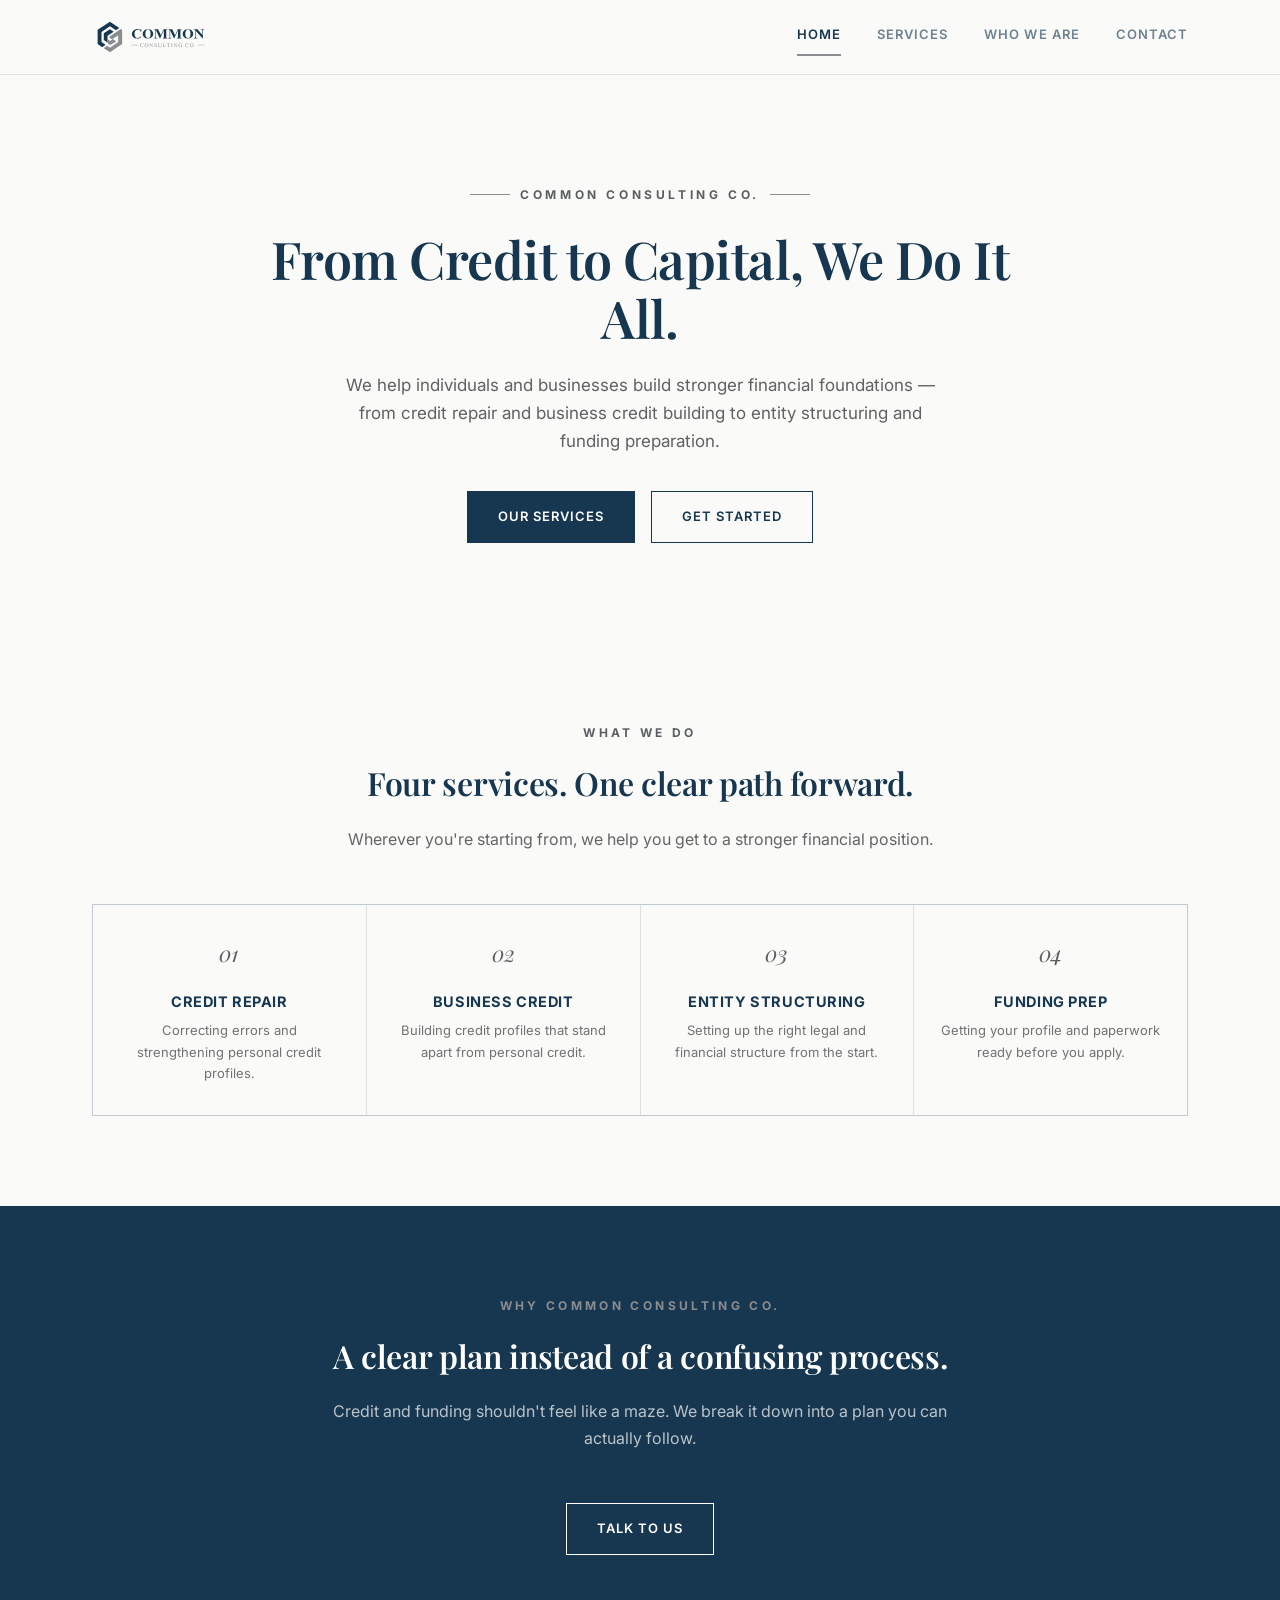
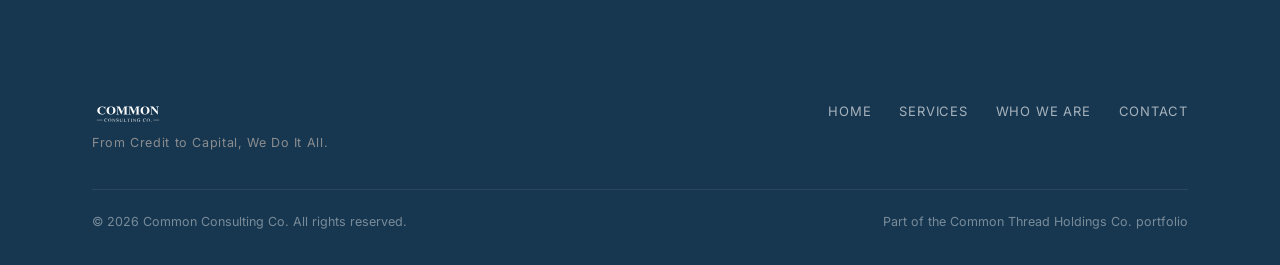
==== index.html @ ae74bb45 "Add files via upload" ====
<!DOCTYPE html>
<html lang="en">
<head>
<meta charset="UTF-8">
<meta name="viewport" content="width=device-width, initial-scale=1.0">
<title>Common Consulting Co. — From Credit to Capital, We Do It All</title>
<meta name="description" content="Common Consulting Co. helps individuals and businesses build stronger credit, structure the right entity, and prepare for funding.">
<link rel="icon" href="favicon.ico">
<link rel="icon" type="image/svg+xml" href="favicon.svg">
<link rel="apple-touch-icon" href="apple-touch-icon.png">
<link rel="stylesheet" href="assets/style.css">
</head>
<body>

<header class="site">
  <div class="bar">
    <a href="index.html" class="brand">
      <img src="assets/logo-full.svg" alt="Common Consulting Co.">
    </a>
    <nav class="main">
      <a href="index.html" class="active">Home</a>
      <a href="services.html">Services</a>
      <a href="who-we-are.html">Who We Are</a>
      <a href="contact.html">Contact</a>
    </nav>
  </div>
</header>

<section class="hero">
  <div class="wrap">
    <div class="eyebrow"><span class="line"></span>Common Consulting Co.<span class="line"></span></div>
    <h1>From Credit to Capital, We Do It All.</h1>
    <p class="sub">We help individuals and businesses build stronger financial foundations — from credit repair and business credit building to entity structuring and funding preparation.</p>
    <div class="cta-row">
      <a href="services.html" class="btn solid">Our Services</a>
      <a href="contact.html" class="btn">Get Started</a>
    </div>
  </div>
</section>

<section>
  <div class="wrap">
    <div class="section-head">
      <div class="eyebrow">What We Do</div>
      <h2>Four services. One clear path forward.</h2>
      <p>Wherever you're starting from, we help you get to a stronger financial position.</p>
    </div>
    <div class="pillars">
      <div class="p">
        <div class="ic">01</div>
        <h4>Credit Repair</h4>
        <p>Correcting errors and strengthening personal credit profiles.</p>
      </div>
      <div class="p">
        <div class="ic">02</div>
        <h4>Business Credit</h4>
        <p>Building credit profiles that stand apart from personal credit.</p>
      </div>
      <div class="p">
        <div class="ic">03</div>
        <h4>Entity Structuring</h4>
        <p>Setting up the right legal and financial structure from the start.</p>
      </div>
      <div class="p">
        <div class="ic">04</div>
        <h4>Funding Prep</h4>
        <p>Getting your profile and paperwork ready before you apply.</p>
      </div>
    </div>
  </div>
</section>

<section class="alt">
  <div class="wrap">
    <div class="section-head">
      <div class="eyebrow">Why Common Consulting Co.</div>
      <h2>A clear plan instead of a confusing process.</h2>
      <p>Credit and funding shouldn't feel like a maze. We break it down into a plan you can actually follow.</p>
    </div>
    <div style="text-align:center;">
      <a href="contact.html" class="btn">Talk To Us</a>
    </div>
  </div>
</section>

<footer class="site">
  <div class="wrap">
    <div class="top">
      <div>
        <img src="assets/wordmark-white.svg" alt="Common Consulting Co." style="height:26px; margin-bottom:4px;">
        <div class="tagline">From Credit to Capital, We Do It All.</div>
      </div>
      <nav>
        <a href="index.html">Home</a>
        <a href="services.html">Services</a>
        <a href="who-we-are.html">Who We Are</a>
        <a href="contact.html">Contact</a>
      </nav>
    </div>
    <div class="bottom">
      <span>&copy; 2026 Common Consulting Co. All rights reserved.</span>
      <span>Part of the Common Thread Holdings Co. portfolio</span>
    </div>
  </div>
</footer>

</body>
</html>
---- assets/style.css ----
@import url('https://fonts.googleapis.com/css2?family=Playfair+Display:wght@500;600;700&family=Inter:wght@400;500;600;700&display=swap');

:root {
  --navy: #173750;
  --navy-soft: #2A4E6B;
  --gray: #8A8D90;
  --gray-dark: #5C5F62;
  --paper: #FAFAF8;
  --paper-dim: #F1EFEA;
  --ink: #15181B;
  --line: rgba(23,55,80,0.13);
  --max: 1160px;
}

* { box-sizing: border-box; }
html { scroll-behavior: smooth; }
body {
  margin: 0;
  background: var(--paper);
  color: var(--ink);
  font-family: 'Inter', -apple-system, sans-serif;
  font-size: 16px;
  line-height: 1.65;
  -webkit-font-smoothing: antialiased;
}

h1, h2, h3, .display {
  font-family: 'Playfair Display', Georgia, serif;
  font-weight: 600;
  letter-spacing: -0.01em;
  margin: 0;
  color: var(--navy);
}

a { color: inherit; text-decoration: none; }
img { max-width: 100%; display: block; }

.wrap { max-width: var(--max); margin: 0 auto; padding: 0 32px; }

header.site {
  position: sticky; top: 0; z-index: 50;
  background: rgba(250,250,248,0.96);
  backdrop-filter: blur(8px);
  border-bottom: 1px solid var(--line);
}
header.site .bar {
  display: flex; align-items: center; justify-content: space-between;
  padding: 16px 32px;
  max-width: var(--max); margin: 0 auto;
}
.brand img { height: 42px; width: auto; }

nav.main { display: flex; gap: 36px; }
nav.main a {
  font-size: 13px; letter-spacing: 0.08em; text-transform: uppercase; font-weight: 600;
  color: var(--navy); opacity: 0.62; transition: opacity 0.2s; position: relative; padding-bottom: 4px;
}
nav.main a:hover, nav.main a.active { opacity: 1; }
nav.main a.active::after { content: ''; position: absolute; left: 0; right: 0; bottom: -6px; height: 2px; background: var(--gray); }

.hero { padding: 110px 0 90px; text-align: center; }
.hero .eyebrow { display: flex; align-items: center; justify-content: center; gap: 10px; font-size: 12px; letter-spacing: 0.3em; text-transform: uppercase; color: var(--gray-dark); font-weight: 700; margin-bottom: 24px; }
.hero .eyebrow .line { width: 40px; height: 1px; background: var(--gray); }
.hero h1 { font-size: 52px; line-height: 1.14; max-width: 760px; margin: 0 auto 24px; }
.hero .sub { max-width: 600px; margin: 0 auto 36px; font-size: 17px; color: rgba(21,24,27,0.68); }
.hero .cta-row { display: flex; gap: 16px; justify-content: center; flex-wrap: wrap; }

section { padding: 90px 0; }
section.alt { background: var(--navy); color: #fff; }
section.alt h1, section.alt h2, section.alt h3 { color: #fff; }
.section-head { text-align: center; max-width: 640px; margin: 0 auto 52px; }
.section-head .eyebrow { font-size: 12px; letter-spacing: 0.28em; text-transform: uppercase; color: var(--gray-dark); font-weight: 700; margin-bottom: 14px; }
section.alt .section-head .eyebrow { color: var(--gray); }
.section-head h2 { font-size: 32px; margin-bottom: 14px; }
.section-head p { color: rgba(21,24,27,0.66); font-size: 16px; }
section.alt .section-head p { color: rgba(255,255,255,0.7); }

.grid { display: grid; grid-template-columns: repeat(2, 1fr); gap: 1px; background: var(--line); border: 1px solid var(--line); }
.card { background: var(--paper); padding: 38px; }
.card .num { font-size: 12px; color: var(--gray-dark); font-weight: 700; letter-spacing: 0.12em; margin-bottom: 14px; display: block; }
.card h3 { font-size: 20px; margin-bottom: 12px; }
.card p { font-size: 14.5px; color: rgba(21,24,27,0.66); margin: 0; }

.row-list { display: flex; flex-direction: column; }
.row-list .item { display: flex; align-items: flex-start; gap: 28px; padding: 30px 0; border-bottom: 1px solid var(--line); }
.row-list .item:last-child { border-bottom: none; }
.row-list .mark { font-family: 'Playfair Display', serif; font-style: italic; font-size: 16px; color: var(--gray-dark); width: 44px; flex: none; padding-top: 4px; }
.row-list h3 { font-size: 19px; margin-bottom: 8px; }
.row-list p { color: rgba(21,24,27,0.65); font-size: 15px; margin: 0; max-width: 640px; }
section.alt .row-list .item { border-bottom: 1px solid rgba(255,255,255,0.14); }
section.alt .row-list p { color: rgba(255,255,255,0.68); }
section.alt .row-list .mark { color: var(--gray); }

.pillars { display: grid; grid-template-columns: repeat(4, 1fr); gap: 1px; background: var(--line); border: 1px solid var(--line); }
.pillars .p { background: var(--paper); padding: 30px 24px; text-align: center; }
.pillars .p .ic { font-family: 'Playfair Display', serif; font-style: italic; font-size: 22px; color: var(--gray-dark); margin-bottom: 10px; }
.pillars .p h4 { font-size: 14.5px; font-weight: 700; color: var(--navy); margin-bottom: 6px; text-transform: uppercase; letter-spacing: 0.04em; }
.pillars .p p { font-size: 13px; color: rgba(21,24,27,0.6); margin: 0; }

.btn { display: inline-block; padding: 14px 30px; border: 1px solid var(--navy); color: var(--navy); font-size: 13px; letter-spacing: 0.08em; text-transform: uppercase; font-weight: 600; transition: all 0.2s; }
.btn:hover { background: var(--navy); color: #fff; }
.btn.solid { background: var(--navy); color: #fff; }
.btn.solid:hover { background: var(--navy-soft); }
section.alt .btn { border-color: #fff; color: #fff; }
section.alt .btn:hover { background: #fff; color: var(--navy); }

footer.site { background: var(--navy); color: rgba(255,255,255,0.72); padding: 56px 0 32px; }
footer.site .top { display: flex; justify-content: space-between; align-items: flex-start; padding-bottom: 36px; flex-wrap: wrap; gap: 24px; }
footer.site .word { font-family: 'Playfair Display', serif; color: #fff; font-size: 19px; }
footer.site .tagline { font-size: 12.5px; letter-spacing: 0.05em; color: var(--gray); margin-top: 6px; }
footer.site nav { display: flex; gap: 28px; flex-wrap: wrap; }
footer.site nav a { font-size: 13px; text-transform: uppercase; letter-spacing: 0.06em; opacity: 0.85; }
footer.site nav a:hover { opacity: 1; color: var(--gray); }
footer.site .bottom { border-top: 1px solid rgba(255,255,255,0.14); padding-top: 22px; font-size: 12.5px; opacity: 0.58; display: flex; justify-content: space-between; flex-wrap: wrap; gap: 10px; }

.contact-layout { display: grid; grid-template-columns: 1fr 1fr; gap: 64px; align-items: start; }
.field { margin-bottom: 20px; }
.field label { display: block; font-size: 12px; letter-spacing: 0.08em; text-transform: uppercase; font-weight: 600; margin-bottom: 8px; color: rgba(21,24,27,0.68); }
.field input, .field select, .field textarea { width: 100%; padding: 13px 14px; border: 1px solid var(--line); background: #fff; font-family: 'Inter', sans-serif; font-size: 14.5px; color: var(--ink); }
.field textarea { resize: vertical; min-height: 120px; }
.contact-info .item { margin-bottom: 28px; }
.contact-info .item .k { font-size: 12px; letter-spacing: 0.1em; text-transform: uppercase; color: var(--gray-dark); font-weight: 700; margin-bottom: 6px; }
.contact-info .item .v { font-size: 16px; }

@media (max-width: 860px) {
  .hero h1 { font-size: 32px; }
  nav.main { display: none; }
  .grid, .pillars { grid-template-columns: 1fr; }
  .contact-layout { grid-template-columns: 1fr; gap: 40px; }
  footer.site .top { flex-direction: column; }
}
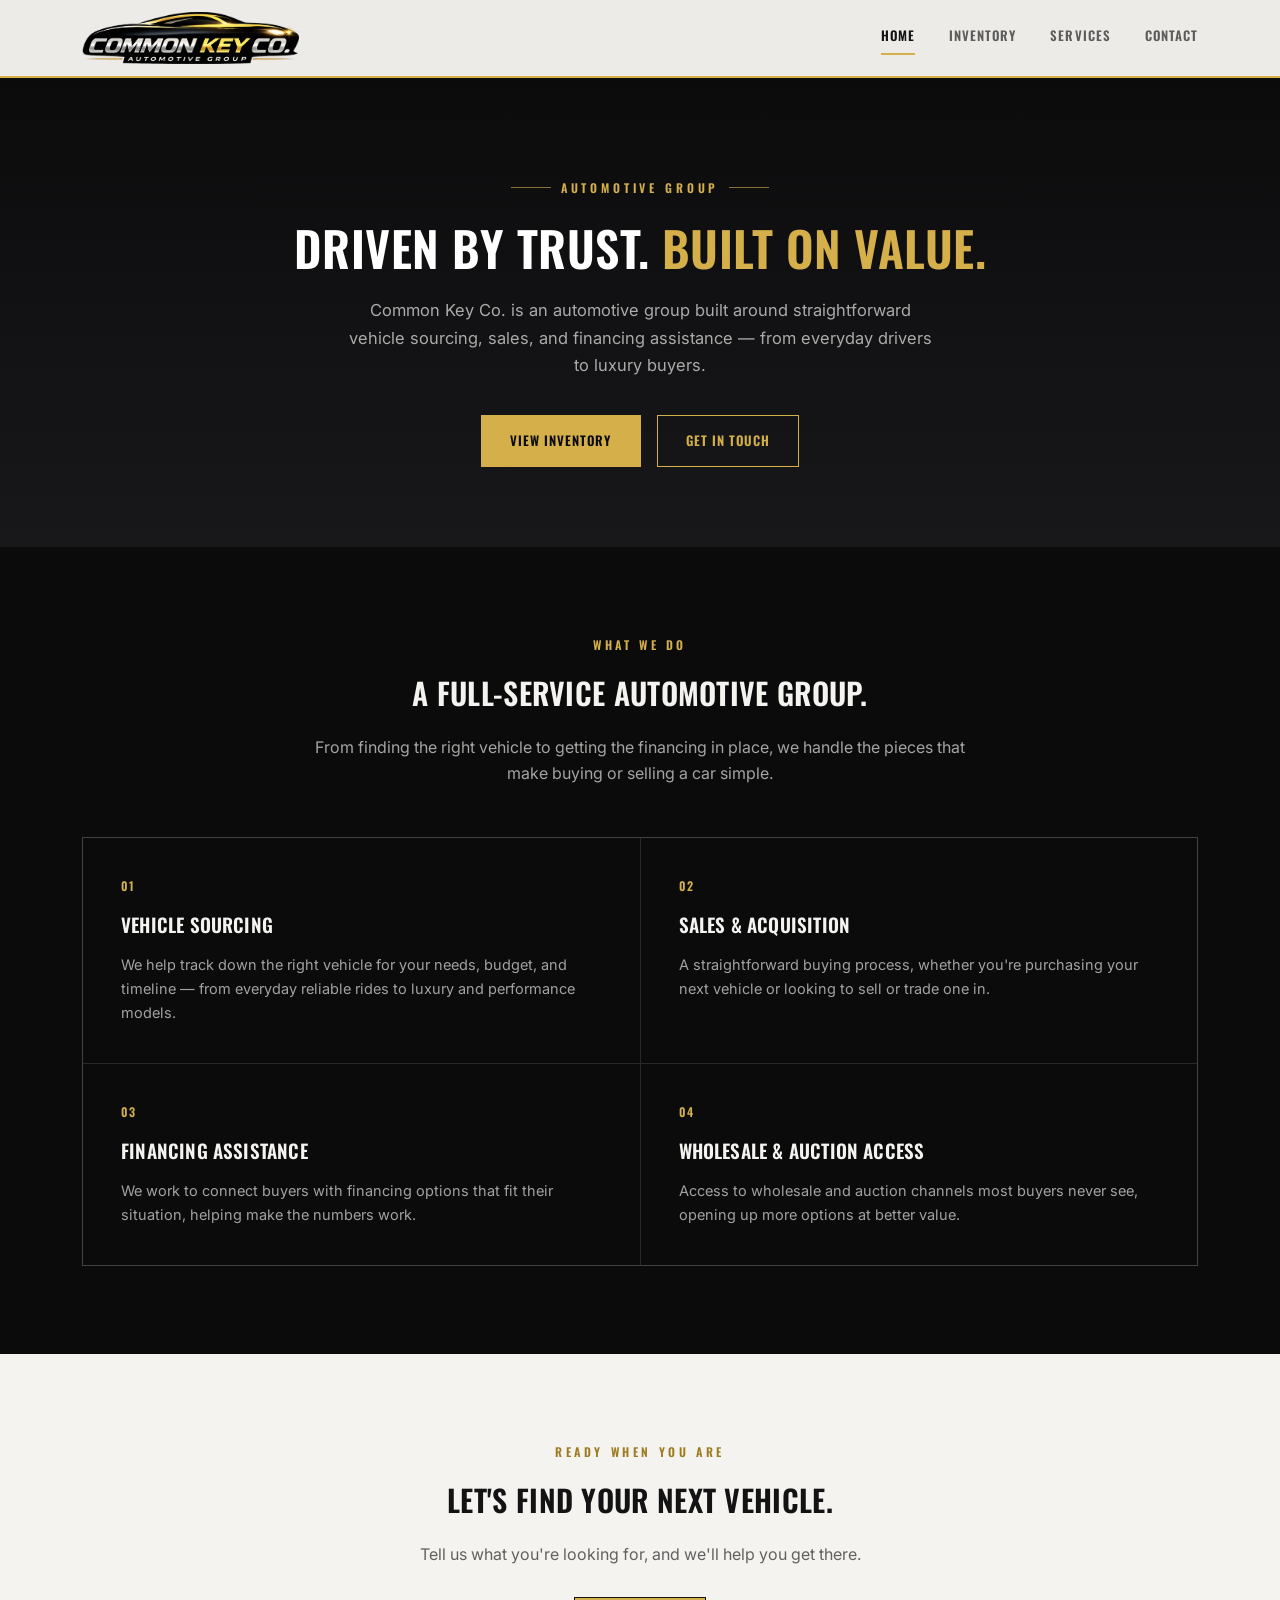
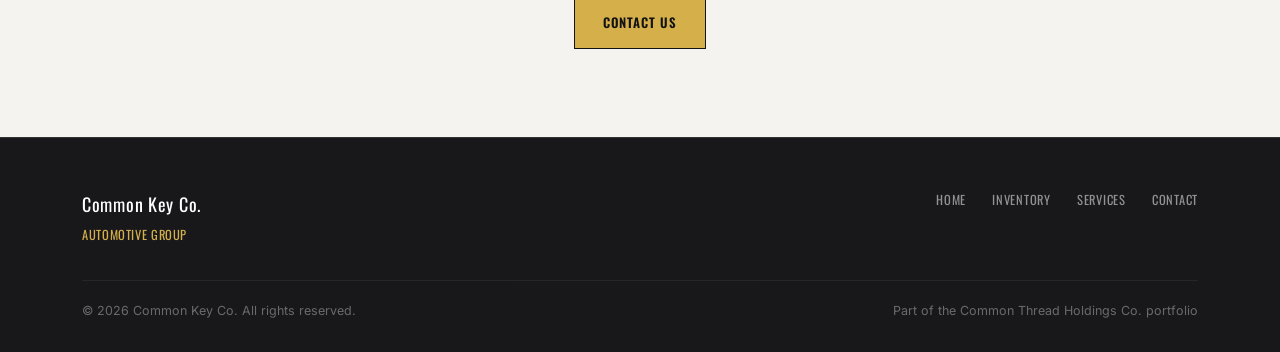
==== commit a75e0fb0: "Add files via upload" ====
--- a/index.html
+++ b/index.html
@@ -3,10 +3,9 @@
 <head>
 <meta charset="UTF-8">
 <meta name="viewport" content="width=device-width, initial-scale=1.0">
-<title>Common Consulting Co. — From Credit to Capital, We Do It All</title>
-<meta name="description" content="Common Consulting Co. helps individuals and businesses build stronger credit, structure the right entity, and prepare for funding.">
+<title>Common Key Co. — Automotive Group</title>
+<meta name="description" content="Common Key Co. is an automotive group specializing in vehicle sourcing, sales, and financing assistance.">
 <link rel="icon" href="favicon.ico">
-<link rel="icon" type="image/svg+xml" href="favicon.svg">
 <link rel="apple-touch-icon" href="apple-touch-icon.png">
 <link rel="stylesheet" href="assets/style.css">
 </head>
@@ -15,12 +14,12 @@
 <header class="site">
   <div class="bar">
     <a href="index.html" class="brand">
-      <img src="assets/logo-full.svg" alt="Common Consulting Co.">
+      <img src="assets/logo.png" alt="Common Key Co. — Automotive Group">
     </a>
     <nav class="main">
       <a href="index.html" class="active">Home</a>
+      <a href="inventory.html">Inventory</a>
       <a href="services.html">Services</a>
-      <a href="who-we-are.html">Who We Are</a>
       <a href="contact.html">Contact</a>
     </nav>
   </div>
@@ -28,12 +27,12 @@
 
 <section class="hero">
   <div class="wrap">
-    <div class="eyebrow"><span class="line"></span>Common Consulting Co.<span class="line"></span></div>
-    <h1>From Credit to Capital, We Do It All.</h1>
-    <p class="sub">We help individuals and businesses build stronger financial foundations — from credit repair and business credit building to entity structuring and funding preparation.</p>
+    <div class="eyebrow"><span class="line"></span>Automotive Group<span class="line"></span></div>
+    <h1>Driven By Trust. <span class="accent">Built On Value.</span></h1>
+    <p class="sub">Common Key Co. is an automotive group built around straightforward vehicle sourcing, sales, and financing assistance — from everyday drivers to luxury buyers.</p>
     <div class="cta-row">
-      <a href="services.html" class="btn solid">Our Services</a>
-      <a href="contact.html" class="btn">Get Started</a>
+      <a href="inventory.html" class="btn solid">View Inventory</a>
+      <a href="contact.html" class="btn">Get In Touch</a>
     </div>
   </div>
 </section>
@@ -42,44 +41,42 @@
   <div class="wrap">
     <div class="section-head">
       <div class="eyebrow">What We Do</div>
-      <h2>Four services. One clear path forward.</h2>
-      <p>Wherever you're starting from, we help you get to a stronger financial position.</p>
+      <h2>A full-service automotive group.</h2>
+      <p>From finding the right vehicle to getting the financing in place, we handle the pieces that make buying or selling a car simple.</p>
     </div>
-    <div class="pillars">
-      <div class="p">
-        <div class="ic">01</div>
-        <h4>Credit Repair</h4>
-        <p>Correcting errors and strengthening personal credit profiles.</p>
+    <div class="grid">
+      <div class="card">
+        <span class="num">01</span>
+        <h3>Vehicle Sourcing</h3>
+        <p>We help track down the right vehicle for your needs, budget, and timeline — from everyday reliable rides to luxury and performance models.</p>
       </div>
-      <div class="p">
-        <div class="ic">02</div>
-        <h4>Business Credit</h4>
-        <p>Building credit profiles that stand apart from personal credit.</p>
+      <div class="card">
+        <span class="num">02</span>
+        <h3>Sales &amp; Acquisition</h3>
+        <p>A straightforward buying process, whether you're purchasing your next vehicle or looking to sell or trade one in.</p>
       </div>
-      <div class="p">
-        <div class="ic">03</div>
-        <h4>Entity Structuring</h4>
-        <p>Setting up the right legal and financial structure from the start.</p>
+      <div class="card">
+        <span class="num">03</span>
+        <h3>Financing Assistance</h3>
+        <p>We work to connect buyers with financing options that fit their situation, helping make the numbers work.</p>
       </div>
-      <div class="p">
-        <div class="ic">04</div>
-        <h4>Funding Prep</h4>
-        <p>Getting your profile and paperwork ready before you apply.</p>
+      <div class="card">
+        <span class="num">04</span>
+        <h3>Wholesale &amp; Auction Access</h3>
+        <p>Access to wholesale and auction channels most buyers never see, opening up more options at better value.</p>
       </div>
     </div>
   </div>
 </section>
 
 <section class="alt">
-  <div class="wrap">
-    <div class="section-head">
-      <div class="eyebrow">Why Common Consulting Co.</div>
-      <h2>A clear plan instead of a confusing process.</h2>
-      <p>Credit and funding shouldn't feel like a maze. We break it down into a plan you can actually follow.</p>
+  <div class="wrap" style="text-align:center;">
+    <div class="section-head" style="margin-bottom: 30px;">
+      <div class="eyebrow">Ready When You Are</div>
+      <h2>Let's find your next vehicle.</h2>
+      <p>Tell us what you're looking for, and we'll help you get there.</p>
     </div>
-    <div style="text-align:center;">
-      <a href="contact.html" class="btn">Talk To Us</a>
-    </div>
+    <a href="contact.html" class="btn solid">Contact Us</a>
   </div>
 </section>
 
@@ -87,18 +84,18 @@
   <div class="wrap">
     <div class="top">
       <div>
-        <img src="assets/wordmark-white.svg" alt="Common Consulting Co." style="height:26px; margin-bottom:4px;">
-        <div class="tagline">From Credit to Capital, We Do It All.</div>
+        <div class="word">Common Key Co.</div>
+        <div class="tagline">Automotive Group</div>
       </div>
       <nav>
         <a href="index.html">Home</a>
+        <a href="inventory.html">Inventory</a>
         <a href="services.html">Services</a>
-        <a href="who-we-are.html">Who We Are</a>
         <a href="contact.html">Contact</a>
       </nav>
     </div>
     <div class="bottom">
-      <span>&copy; 2026 Common Consulting Co. All rights reserved.</span>
+      <span>&copy; 2026 Common Key Co. All rights reserved.</span>
       <span>Part of the Common Thread Holdings Co. portfolio</span>
     </div>
   </div>
--- a/assets/style.css
+++ b/assets/style.css
@@ -1,23 +1,25 @@
-@import url('https://fonts.googleapis.com/css2?family=Playfair+Display:wght@500;600;700&family=Inter:wght@400;500;600;700&display=swap');
+@import url('https://fonts.googleapis.com/css2?family=Oswald:wght@400;500;600;700&family=Inter:wght@400;500;600;700&display=swap');
 
 :root {
-  --navy: #173750;
-  --navy-soft: #2A4E6B;
-  --gray: #8A8D90;
-  --gray-dark: #5C5F62;
-  --paper: #FAFAF8;
-  --paper-dim: #F1EFEA;
-  --ink: #15181B;
-  --line: rgba(23,55,80,0.13);
-  --max: 1160px;
+  --black: #0B0B0C;
+  --charcoal: #18181B;
+  --paper: #F4F3F0;
+  --ink: #131313;
+  --gold: #D4AF4A;
+  --gold-soft: #EBD48F;
+  --silver: #C7CACE;
+  --silver-dim: #8C8F93;
+  --line-dark: rgba(244,243,240,0.12);
+  --line-light: rgba(19,19,19,0.12);
+  --max: 1180px;
 }
 
 * { box-sizing: border-box; }
 html { scroll-behavior: smooth; }
 body {
   margin: 0;
-  background: var(--paper);
-  color: var(--ink);
+  background: var(--black);
+  color: var(--paper);
   font-family: 'Inter', -apple-system, sans-serif;
   font-size: 16px;
   line-height: 1.65;
@@ -25,11 +27,11 @@
 }
 
 h1, h2, h3, .display {
-  font-family: 'Playfair Display', Georgia, serif;
+  font-family: 'Oswald', sans-serif;
   font-weight: 600;
-  letter-spacing: -0.01em;
+  letter-spacing: 0.01em;
   margin: 0;
-  color: var(--navy);
+  text-transform: uppercase;
 }
 
 a { color: inherit; text-decoration: none; }
@@ -39,93 +41,101 @@
 
 header.site {
   position: sticky; top: 0; z-index: 50;
-  background: rgba(250,250,248,0.96);
+  background: rgba(244,243,240,0.97);
   backdrop-filter: blur(8px);
-  border-bottom: 1px solid var(--line);
+  border-bottom: 2px solid var(--gold);
 }
 header.site .bar {
   display: flex; align-items: center; justify-content: space-between;
-  padding: 16px 32px;
+  padding: 12px 32px;
   max-width: var(--max); margin: 0 auto;
 }
-.brand img { height: 42px; width: auto; }
+.brand img { height: 52px; width: auto; }
 
-nav.main { display: flex; gap: 36px; }
+nav.main { display: flex; gap: 34px; }
 nav.main a {
+  font-family: 'Oswald', sans-serif;
   font-size: 13px; letter-spacing: 0.08em; text-transform: uppercase; font-weight: 600;
-  color: var(--navy); opacity: 0.62; transition: opacity 0.2s; position: relative; padding-bottom: 4px;
+  color: var(--ink); opacity: 0.66; transition: opacity 0.2s; position: relative; padding-bottom: 4px;
 }
 nav.main a:hover, nav.main a.active { opacity: 1; }
-nav.main a.active::after { content: ''; position: absolute; left: 0; right: 0; bottom: -6px; height: 2px; background: var(--gray); }
+nav.main a.active::after { content: ''; position: absolute; left: 0; right: 0; bottom: -4px; height: 2px; background: var(--gold); }
 
-.hero { padding: 110px 0 90px; text-align: center; }
-.hero .eyebrow { display: flex; align-items: center; justify-content: center; gap: 10px; font-size: 12px; letter-spacing: 0.3em; text-transform: uppercase; color: var(--gray-dark); font-weight: 700; margin-bottom: 24px; }
-.hero .eyebrow .line { width: 40px; height: 1px; background: var(--gray); }
-.hero h1 { font-size: 52px; line-height: 1.14; max-width: 760px; margin: 0 auto 24px; }
-.hero .sub { max-width: 600px; margin: 0 auto 36px; font-size: 17px; color: rgba(21,24,27,0.68); }
+.hero { padding: 100px 0 80px; text-align: center; background: linear-gradient(180deg, var(--black) 0%, var(--charcoal) 100%); }
+.hero .eyebrow { display: flex; align-items: center; justify-content: center; gap: 10px; font-family: 'Oswald', sans-serif; font-size: 12px; letter-spacing: 0.32em; text-transform: uppercase; color: var(--gold); font-weight: 600; margin-bottom: 22px; }
+.hero .eyebrow .line { width: 40px; height: 1px; background: var(--gold); opacity: 0.6; }
+.hero h1 { font-size: 48px; line-height: 1.16; max-width: 780px; margin: 0 auto 22px; color: #fff; }
+.hero h1 .accent { color: var(--gold); }
+.hero .sub { max-width: 600px; margin: 0 auto 36px; font-size: 16.5px; color: rgba(244,243,240,0.68); text-transform: none; letter-spacing: normal; font-family: 'Inter', sans-serif; }
 .hero .cta-row { display: flex; gap: 16px; justify-content: center; flex-wrap: wrap; }
 
-section { padding: 90px 0; }
-section.alt { background: var(--navy); color: #fff; }
-section.alt h1, section.alt h2, section.alt h3 { color: #fff; }
-.section-head { text-align: center; max-width: 640px; margin: 0 auto 52px; }
-.section-head .eyebrow { font-size: 12px; letter-spacing: 0.28em; text-transform: uppercase; color: var(--gray-dark); font-weight: 700; margin-bottom: 14px; }
-section.alt .section-head .eyebrow { color: var(--gray); }
-.section-head h2 { font-size: 32px; margin-bottom: 14px; }
-.section-head p { color: rgba(21,24,27,0.66); font-size: 16px; }
-section.alt .section-head p { color: rgba(255,255,255,0.7); }
+section { padding: 88px 0; }
+section.alt { background: var(--paper); color: var(--ink); }
+section.alt h1, section.alt h2, section.alt h3 { color: var(--ink); }
+.section-head { text-align: center; max-width: 660px; margin: 0 auto 50px; }
+.section-head .eyebrow { font-family: 'Oswald', sans-serif; font-size: 12px; letter-spacing: 0.3em; text-transform: uppercase; color: var(--gold); font-weight: 600; margin-bottom: 14px; }
+section.alt .section-head .eyebrow { color: #9C7C1F; }
+.section-head h2 { font-size: 30px; margin-bottom: 14px; }
+.section-head p { font-family: 'Inter', sans-serif; text-transform: none; letter-spacing: normal; color: rgba(244,243,240,0.66); font-size: 16px; }
+section.alt .section-head p { color: rgba(19,19,19,0.65); }
 
-.grid { display: grid; grid-template-columns: repeat(2, 1fr); gap: 1px; background: var(--line); border: 1px solid var(--line); }
-.card { background: var(--paper); padding: 38px; }
-.card .num { font-size: 12px; color: var(--gray-dark); font-weight: 700; letter-spacing: 0.12em; margin-bottom: 14px; display: block; }
-.card h3 { font-size: 20px; margin-bottom: 12px; }
-.card p { font-size: 14.5px; color: rgba(21,24,27,0.66); margin: 0; }
+.grid { display: grid; grid-template-columns: repeat(2, 1fr); gap: 1px; background: var(--line-dark); border: 1px solid var(--line-dark); }
+section.alt .grid { background: var(--line-light); border-color: var(--line-light); }
+.card { background: var(--black); padding: 38px; }
+section.alt .card { background: var(--paper); }
+.card .num { font-family: 'Oswald', sans-serif; font-size: 12px; color: var(--gold); font-weight: 600; letter-spacing: 0.12em; margin-bottom: 14px; display: block; }
+.card h3 { font-size: 19px; margin-bottom: 12px; }
+.card p { font-family: 'Inter', sans-serif; text-transform: none; letter-spacing: normal; font-size: 14.5px; color: rgba(244,243,240,0.65); margin: 0; }
+section.alt .card p { color: rgba(19,19,19,0.65); }
+
+.fleet-grid { display: grid; grid-template-columns: repeat(2, 1fr); gap: 24px; }
+.fleet-card { border: 1px solid var(--line-dark); overflow: hidden; }
+.fleet-card .swatch { height: 140px; display: flex; align-items: center; justify-content: center; }
+.fleet-card .swatch .ic { font-family: 'Oswald', sans-serif; font-size: 15px; letter-spacing: 0.15em; color: rgba(11,11,12,0.55); }
+.fleet-card .body { padding: 26px; }
+.fleet-card h3 { font-size: 18px; margin-bottom: 10px; }
+.fleet-card p { font-family: 'Inter', sans-serif; text-transform: none; letter-spacing: normal; font-size: 14.5px; color: rgba(244,243,240,0.65); margin: 0 0 14px; }
+.fleet-card ul { margin: 0; padding-left: 18px; font-family: 'Inter', sans-serif; font-size: 13.5px; color: rgba(244,243,240,0.6); text-transform: none; letter-spacing: normal; }
+.fleet-card ul li { margin-bottom: 4px; }
 
 .row-list { display: flex; flex-direction: column; }
-.row-list .item { display: flex; align-items: flex-start; gap: 28px; padding: 30px 0; border-bottom: 1px solid var(--line); }
+.row-list .item { display: flex; align-items: flex-start; gap: 26px; padding: 28px 0; border-bottom: 1px solid var(--line-dark); }
+section.alt .row-list .item { border-bottom: 1px solid var(--line-light); }
 .row-list .item:last-child { border-bottom: none; }
-.row-list .mark { font-family: 'Playfair Display', serif; font-style: italic; font-size: 16px; color: var(--gray-dark); width: 44px; flex: none; padding-top: 4px; }
-.row-list h3 { font-size: 19px; margin-bottom: 8px; }
-.row-list p { color: rgba(21,24,27,0.65); font-size: 15px; margin: 0; max-width: 640px; }
-section.alt .row-list .item { border-bottom: 1px solid rgba(255,255,255,0.14); }
-section.alt .row-list p { color: rgba(255,255,255,0.68); }
-section.alt .row-list .mark { color: var(--gray); }
+.row-list .mark { font-family: 'Oswald', sans-serif; font-size: 15px; color: var(--gold); width: 44px; flex: none; padding-top: 4px; }
+.row-list h3 { font-size: 18px; margin-bottom: 8px; }
+.row-list p { font-family: 'Inter', sans-serif; text-transform: none; letter-spacing: normal; color: rgba(244,243,240,0.65); font-size: 14.5px; margin: 0; max-width: 640px; }
+section.alt .row-list p { color: rgba(19,19,19,0.65); }
 
-.pillars { display: grid; grid-template-columns: repeat(4, 1fr); gap: 1px; background: var(--line); border: 1px solid var(--line); }
-.pillars .p { background: var(--paper); padding: 30px 24px; text-align: center; }
-.pillars .p .ic { font-family: 'Playfair Display', serif; font-style: italic; font-size: 22px; color: var(--gray-dark); margin-bottom: 10px; }
-.pillars .p h4 { font-size: 14.5px; font-weight: 700; color: var(--navy); margin-bottom: 6px; text-transform: uppercase; letter-spacing: 0.04em; }
-.pillars .p p { font-size: 13px; color: rgba(21,24,27,0.6); margin: 0; }
+.btn { display: inline-block; padding: 14px 28px; border: 1px solid var(--gold); color: var(--gold); font-family: 'Oswald', sans-serif; font-size: 13px; letter-spacing: 0.08em; text-transform: uppercase; font-weight: 600; transition: all 0.2s; }
+.btn:hover { background: var(--gold); color: var(--black); }
+.btn.solid { background: var(--gold); color: var(--black); }
+.btn.solid:hover { background: var(--gold-soft); }
+section.alt .btn { border-color: var(--ink); color: var(--ink); }
+section.alt .btn:hover { background: var(--ink); color: var(--paper); }
 
-.btn { display: inline-block; padding: 14px 30px; border: 1px solid var(--navy); color: var(--navy); font-size: 13px; letter-spacing: 0.08em; text-transform: uppercase; font-weight: 600; transition: all 0.2s; }
-.btn:hover { background: var(--navy); color: #fff; }
-.btn.solid { background: var(--navy); color: #fff; }
-.btn.solid:hover { background: var(--navy-soft); }
-section.alt .btn { border-color: #fff; color: #fff; }
-section.alt .btn:hover { background: #fff; color: var(--navy); }
+footer.site { background: var(--charcoal); color: rgba(244,243,240,0.68); padding: 52px 0 30px; border-top: 1px solid var(--line-dark); }
+footer.site .top { display: flex; justify-content: space-between; align-items: flex-start; padding-bottom: 34px; flex-wrap: wrap; gap: 22px; }
+footer.site .word { font-family: 'Oswald', sans-serif; color: #fff; font-size: 18px; letter-spacing: 0.04em; }
+footer.site .tagline { font-size: 12.5px; letter-spacing: 0.05em; color: var(--gold); margin-top: 6px; font-family: 'Oswald', sans-serif; text-transform: uppercase; }
+footer.site nav { display: flex; gap: 26px; flex-wrap: wrap; }
+footer.site nav a { font-family: 'Oswald', sans-serif; font-size: 12.5px; text-transform: uppercase; letter-spacing: 0.06em; opacity: 0.82; }
+footer.site nav a:hover { opacity: 1; color: var(--gold); }
+footer.site .bottom { border-top: 1px solid rgba(244,243,240,0.12); padding-top: 20px; font-size: 12.5px; opacity: 0.55; display: flex; justify-content: space-between; flex-wrap: wrap; gap: 10px; }
 
-footer.site { background: var(--navy); color: rgba(255,255,255,0.72); padding: 56px 0 32px; }
-footer.site .top { display: flex; justify-content: space-between; align-items: flex-start; padding-bottom: 36px; flex-wrap: wrap; gap: 24px; }
-footer.site .word { font-family: 'Playfair Display', serif; color: #fff; font-size: 19px; }
-footer.site .tagline { font-size: 12.5px; letter-spacing: 0.05em; color: var(--gray); margin-top: 6px; }
-footer.site nav { display: flex; gap: 28px; flex-wrap: wrap; }
-footer.site nav a { font-size: 13px; text-transform: uppercase; letter-spacing: 0.06em; opacity: 0.85; }
-footer.site nav a:hover { opacity: 1; color: var(--gray); }
-footer.site .bottom { border-top: 1px solid rgba(255,255,255,0.14); padding-top: 22px; font-size: 12.5px; opacity: 0.58; display: flex; justify-content: space-between; flex-wrap: wrap; gap: 10px; }
-
-.contact-layout { display: grid; grid-template-columns: 1fr 1fr; gap: 64px; align-items: start; }
+.contact-layout { display: grid; grid-template-columns: 1fr 1fr; gap: 60px; align-items: start; }
 .field { margin-bottom: 20px; }
-.field label { display: block; font-size: 12px; letter-spacing: 0.08em; text-transform: uppercase; font-weight: 600; margin-bottom: 8px; color: rgba(21,24,27,0.68); }
-.field input, .field select, .field textarea { width: 100%; padding: 13px 14px; border: 1px solid var(--line); background: #fff; font-family: 'Inter', sans-serif; font-size: 14.5px; color: var(--ink); }
+.field label { display: block; font-family: 'Oswald', sans-serif; font-size: 12px; letter-spacing: 0.08em; text-transform: uppercase; font-weight: 600; margin-bottom: 8px; color: rgba(19,19,19,0.68); }
+.field input, .field select, .field textarea { width: 100%; padding: 13px 14px; border: 1px solid var(--line-light); background: #fff; font-family: 'Inter', sans-serif; font-size: 14.5px; color: var(--ink); }
 .field textarea { resize: vertical; min-height: 120px; }
-.contact-info .item { margin-bottom: 28px; }
-.contact-info .item .k { font-size: 12px; letter-spacing: 0.1em; text-transform: uppercase; color: var(--gray-dark); font-weight: 700; margin-bottom: 6px; }
-.contact-info .item .v { font-size: 16px; }
+.contact-info .item { margin-bottom: 26px; }
+.contact-info .item .k { font-family: 'Oswald', sans-serif; font-size: 12px; letter-spacing: 0.1em; text-transform: uppercase; color: #9C7C1F; font-weight: 600; margin-bottom: 6px; }
+.contact-info .item .v { font-size: 15.5px; }
 
 @media (max-width: 860px) {
-  .hero h1 { font-size: 32px; }
+  .hero h1 { font-size: 30px; }
   nav.main { display: none; }
-  .grid, .pillars { grid-template-columns: 1fr; }
+  .grid, .fleet-grid { grid-template-columns: 1fr; }
   .contact-layout { grid-template-columns: 1fr; gap: 40px; }
   footer.site .top { flex-direction: column; }
 }
